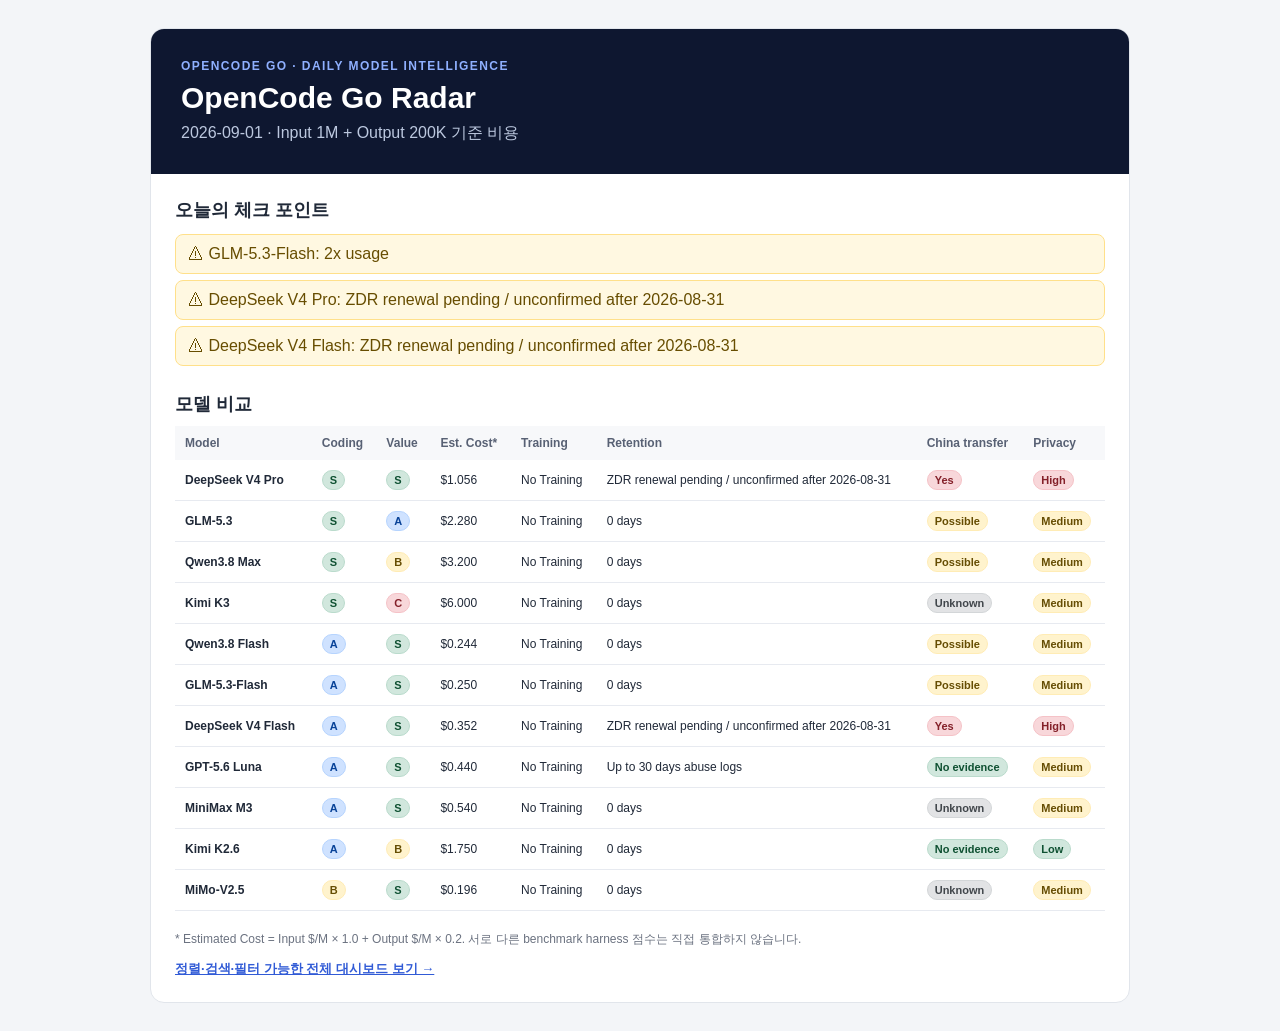
==== reports/email-latest.html @ 1a8f01aa "chore: rebuild email report" ====
<!doctype html>
<html lang="ko"><head><meta charset="utf-8"><meta name="viewport" content="width=device-width,initial-scale=1"><title>OpenCode Go Radar — 2026-09-01</title></head>
<body style="margin:0;background:#f3f5f8;font-family:-apple-system,BlinkMacSystemFont,'Segoe UI',Arial,sans-serif;color:#202938">
<table role="presentation" width="100%" cellspacing="0" cellpadding="0" style="background:#f3f5f8"><tr><td align="center" style="padding:28px 12px">
<table role="presentation" width="100%" cellspacing="0" cellpadding="0" style="max-width:980px;background:white;border:1px solid #e1e5eb;border-radius:14px;overflow:hidden">
<tr><td style="padding:30px;background:#0e1730;color:white"><div style="font-size:12px;letter-spacing:.12em;color:#8fb0ff;font-weight:700">OPENCODE GO · DAILY MODEL INTELLIGENCE</div><h1 style="margin:8px 0 8px;font-size:30px">OpenCode Go Radar</h1><div style="color:#bcc8df">2026-09-01 · Input 1M + Output 200K 기준 비용</div></td></tr>
<tr><td style="padding:24px"><h2 style="margin:0 0 12px;font-size:18px">오늘의 체크 포인트</h2><div style="margin:6px 0;padding:10px 12px;background:#fff8e1;border:1px solid #ffe08a;border-radius:8px;color:#674d00">⚠ GLM-5.3-Flash: 2x usage</div><div style="margin:6px 0;padding:10px 12px;background:#fff8e1;border:1px solid #ffe08a;border-radius:8px;color:#674d00">⚠ DeepSeek V4 Pro: ZDR renewal pending / unconfirmed after 2026-08-31</div><div style="margin:6px 0;padding:10px 12px;background:#fff8e1;border:1px solid #ffe08a;border-radius:8px;color:#674d00">⚠ DeepSeek V4 Flash: ZDR renewal pending / unconfirmed after 2026-08-31</div>
<h2 style="margin:26px 0 10px;font-size:18px">모델 비교</h2>
<div style="overflow-x:auto"><table width="100%" cellspacing="0" cellpadding="0" style="border-collapse:collapse;font-size:12px;min-width:780px"><thead><tr style="background:#f7f8fa;color:#586174"><th align="left" style="padding:10px">Model</th><th align="left" style="padding:10px">Coding</th><th align="left" style="padding:10px">Value</th><th align="left" style="padding:10px">Est. Cost*</th><th align="left" style="padding:10px">Training</th><th align="left" style="padding:10px">Retention</th><th align="left" style="padding:10px">China transfer</th><th align="left" style="padding:10px">Privacy</th></tr></thead><tbody>
        <tr>
          <td style="padding:10px;border-bottom:1px solid #e7eaf0;font-weight:700">DeepSeek V4 Pro</td>
          <td style="padding:10px;border-bottom:1px solid #e7eaf0"><span style="display:inline-block;padding:3px 7px;border-radius:999px;background:#d1e7dd;color:#0f5132;border:1px solid #badbcc;font-size:11px;font-weight:700;white-space:nowrap">S</span></td>
          <td style="padding:10px;border-bottom:1px solid #e7eaf0"><span style="display:inline-block;padding:3px 7px;border-radius:999px;background:#d1e7dd;color:#0f5132;border:1px solid #badbcc;font-size:11px;font-weight:700;white-space:nowrap">S</span></td>
          <td style="padding:10px;border-bottom:1px solid #e7eaf0;white-space:nowrap">$1.056</td>
          <td style="padding:10px;border-bottom:1px solid #e7eaf0">No Training</td>
          <td style="padding:10px;border-bottom:1px solid #e7eaf0">ZDR renewal pending / unconfirmed after 2026-08-31</td>
          <td style="padding:10px;border-bottom:1px solid #e7eaf0"><span style="display:inline-block;padding:3px 7px;border-radius:999px;background:#f8d7da;color:#842029;border:1px solid #f5c2c7;font-size:11px;font-weight:700;white-space:nowrap">Yes</span></td>
          <td style="padding:10px;border-bottom:1px solid #e7eaf0"><span style="display:inline-block;padding:3px 7px;border-radius:999px;background:#f8d7da;color:#842029;border:1px solid #f5c2c7;font-size:11px;font-weight:700;white-space:nowrap">High</span></td>
        </tr>
        <tr>
          <td style="padding:10px;border-bottom:1px solid #e7eaf0;font-weight:700">GLM-5.3</td>
          <td style="padding:10px;border-bottom:1px solid #e7eaf0"><span style="display:inline-block;padding:3px 7px;border-radius:999px;background:#d1e7dd;color:#0f5132;border:1px solid #badbcc;font-size:11px;font-weight:700;white-space:nowrap">S</span></td>
          <td style="padding:10px;border-bottom:1px solid #e7eaf0"><span style="display:inline-block;padding:3px 7px;border-radius:999px;background:#cfe2ff;color:#084298;border:1px solid #b6d4fe;font-size:11px;font-weight:700;white-space:nowrap">A</span></td>
          <td style="padding:10px;border-bottom:1px solid #e7eaf0;white-space:nowrap">$2.280</td>
          <td style="padding:10px;border-bottom:1px solid #e7eaf0">No Training</td>
          <td style="padding:10px;border-bottom:1px solid #e7eaf0">0 days</td>
          <td style="padding:10px;border-bottom:1px solid #e7eaf0"><span style="display:inline-block;padding:3px 7px;border-radius:999px;background:#fff3cd;color:#664d03;border:1px solid #ffecb5;font-size:11px;font-weight:700;white-space:nowrap">Possible</span></td>
          <td style="padding:10px;border-bottom:1px solid #e7eaf0"><span style="display:inline-block;padding:3px 7px;border-radius:999px;background:#fff3cd;color:#664d03;border:1px solid #ffecb5;font-size:11px;font-weight:700;white-space:nowrap">Medium</span></td>
        </tr>
        <tr>
          <td style="padding:10px;border-bottom:1px solid #e7eaf0;font-weight:700">Qwen3.8 Max</td>
          <td style="padding:10px;border-bottom:1px solid #e7eaf0"><span style="display:inline-block;padding:3px 7px;border-radius:999px;background:#d1e7dd;color:#0f5132;border:1px solid #badbcc;font-size:11px;font-weight:700;white-space:nowrap">S</span></td>
          <td style="padding:10px;border-bottom:1px solid #e7eaf0"><span style="display:inline-block;padding:3px 7px;border-radius:999px;background:#fff3cd;color:#664d03;border:1px solid #ffecb5;font-size:11px;font-weight:700;white-space:nowrap">B</span></td>
          <td style="padding:10px;border-bottom:1px solid #e7eaf0;white-space:nowrap">$3.200</td>
          <td style="padding:10px;border-bottom:1px solid #e7eaf0">No Training</td>
          <td style="padding:10px;border-bottom:1px solid #e7eaf0">0 days</td>
          <td style="padding:10px;border-bottom:1px solid #e7eaf0"><span style="display:inline-block;padding:3px 7px;border-radius:999px;background:#fff3cd;color:#664d03;border:1px solid #ffecb5;font-size:11px;font-weight:700;white-space:nowrap">Possible</span></td>
          <td style="padding:10px;border-bottom:1px solid #e7eaf0"><span style="display:inline-block;padding:3px 7px;border-radius:999px;background:#fff3cd;color:#664d03;border:1px solid #ffecb5;font-size:11px;font-weight:700;white-space:nowrap">Medium</span></td>
        </tr>
        <tr>
          <td style="padding:10px;border-bottom:1px solid #e7eaf0;font-weight:700">Kimi K3</td>
          <td style="padding:10px;border-bottom:1px solid #e7eaf0"><span style="display:inline-block;padding:3px 7px;border-radius:999px;background:#d1e7dd;color:#0f5132;border:1px solid #badbcc;font-size:11px;font-weight:700;white-space:nowrap">S</span></td>
          <td style="padding:10px;border-bottom:1px solid #e7eaf0"><span style="display:inline-block;padding:3px 7px;border-radius:999px;background:#f8d7da;color:#842029;border:1px solid #f5c2c7;font-size:11px;font-weight:700;white-space:nowrap">C</span></td>
          <td style="padding:10px;border-bottom:1px solid #e7eaf0;white-space:nowrap">$6.000</td>
          <td style="padding:10px;border-bottom:1px solid #e7eaf0">No Training</td>
          <td style="padding:10px;border-bottom:1px solid #e7eaf0">0 days</td>
          <td style="padding:10px;border-bottom:1px solid #e7eaf0"><span style="display:inline-block;padding:3px 7px;border-radius:999px;background:#e2e3e5;color:#41464b;border:1px solid #d3d6d8;font-size:11px;font-weight:700;white-space:nowrap">Unknown</span></td>
          <td style="padding:10px;border-bottom:1px solid #e7eaf0"><span style="display:inline-block;padding:3px 7px;border-radius:999px;background:#fff3cd;color:#664d03;border:1px solid #ffecb5;font-size:11px;font-weight:700;white-space:nowrap">Medium</span></td>
        </tr>
        <tr>
          <td style="padding:10px;border-bottom:1px solid #e7eaf0;font-weight:700">Qwen3.8 Flash</td>
          <td style="padding:10px;border-bottom:1px solid #e7eaf0"><span style="display:inline-block;padding:3px 7px;border-radius:999px;background:#cfe2ff;color:#084298;border:1px solid #b6d4fe;font-size:11px;font-weight:700;white-space:nowrap">A</span></td>
          <td style="padding:10px;border-bottom:1px solid #e7eaf0"><span style="display:inline-block;padding:3px 7px;border-radius:999px;background:#d1e7dd;color:#0f5132;border:1px solid #badbcc;font-size:11px;font-weight:700;white-space:nowrap">S</span></td>
          <td style="padding:10px;border-bottom:1px solid #e7eaf0;white-space:nowrap">$0.244</td>
          <td style="padding:10px;border-bottom:1px solid #e7eaf0">No Training</td>
          <td style="padding:10px;border-bottom:1px solid #e7eaf0">0 days</td>
          <td style="padding:10px;border-bottom:1px solid #e7eaf0"><span style="display:inline-block;padding:3px 7px;border-radius:999px;background:#fff3cd;color:#664d03;border:1px solid #ffecb5;font-size:11px;font-weight:700;white-space:nowrap">Possible</span></td>
          <td style="padding:10px;border-bottom:1px solid #e7eaf0"><span style="display:inline-block;padding:3px 7px;border-radius:999px;background:#fff3cd;color:#664d03;border:1px solid #ffecb5;font-size:11px;font-weight:700;white-space:nowrap">Medium</span></td>
        </tr>
        <tr>
          <td style="padding:10px;border-bottom:1px solid #e7eaf0;font-weight:700">GLM-5.3-Flash</td>
          <td style="padding:10px;border-bottom:1px solid #e7eaf0"><span style="display:inline-block;padding:3px 7px;border-radius:999px;background:#cfe2ff;color:#084298;border:1px solid #b6d4fe;font-size:11px;font-weight:700;white-space:nowrap">A</span></td>
          <td style="padding:10px;border-bottom:1px solid #e7eaf0"><span style="display:inline-block;padding:3px 7px;border-radius:999px;background:#d1e7dd;color:#0f5132;border:1px solid #badbcc;font-size:11px;font-weight:700;white-space:nowrap">S</span></td>
          <td style="padding:10px;border-bottom:1px solid #e7eaf0;white-space:nowrap">$0.250</td>
          <td style="padding:10px;border-bottom:1px solid #e7eaf0">No Training</td>
          <td style="padding:10px;border-bottom:1px solid #e7eaf0">0 days</td>
          <td style="padding:10px;border-bottom:1px solid #e7eaf0"><span style="display:inline-block;padding:3px 7px;border-radius:999px;background:#fff3cd;color:#664d03;border:1px solid #ffecb5;font-size:11px;font-weight:700;white-space:nowrap">Possible</span></td>
          <td style="padding:10px;border-bottom:1px solid #e7eaf0"><span style="display:inline-block;padding:3px 7px;border-radius:999px;background:#fff3cd;color:#664d03;border:1px solid #ffecb5;font-size:11px;font-weight:700;white-space:nowrap">Medium</span></td>
        </tr>
        <tr>
          <td style="padding:10px;border-bottom:1px solid #e7eaf0;font-weight:700">DeepSeek V4 Flash</td>
          <td style="padding:10px;border-bottom:1px solid #e7eaf0"><span style="display:inline-block;padding:3px 7px;border-radius:999px;background:#cfe2ff;color:#084298;border:1px solid #b6d4fe;font-size:11px;font-weight:700;white-space:nowrap">A</span></td>
          <td style="padding:10px;border-bottom:1px solid #e7eaf0"><span style="display:inline-block;padding:3px 7px;border-radius:999px;background:#d1e7dd;color:#0f5132;border:1px solid #badbcc;font-size:11px;font-weight:700;white-space:nowrap">S</span></td>
          <td style="padding:10px;border-bottom:1px solid #e7eaf0;white-space:nowrap">$0.352</td>
          <td style="padding:10px;border-bottom:1px solid #e7eaf0">No Training</td>
          <td style="padding:10px;border-bottom:1px solid #e7eaf0">ZDR renewal pending / unconfirmed after 2026-08-31</td>
          <td style="padding:10px;border-bottom:1px solid #e7eaf0"><span style="display:inline-block;padding:3px 7px;border-radius:999px;background:#f8d7da;color:#842029;border:1px solid #f5c2c7;font-size:11px;font-weight:700;white-space:nowrap">Yes</span></td>
          <td style="padding:10px;border-bottom:1px solid #e7eaf0"><span style="display:inline-block;padding:3px 7px;border-radius:999px;background:#f8d7da;color:#842029;border:1px solid #f5c2c7;font-size:11px;font-weight:700;white-space:nowrap">High</span></td>
        </tr>
        <tr>
          <td style="padding:10px;border-bottom:1px solid #e7eaf0;font-weight:700">GPT-5.6 Luna</td>
          <td style="padding:10px;border-bottom:1px solid #e7eaf0"><span style="display:inline-block;padding:3px 7px;border-radius:999px;background:#cfe2ff;color:#084298;border:1px solid #b6d4fe;font-size:11px;font-weight:700;white-space:nowrap">A</span></td>
          <td style="padding:10px;border-bottom:1px solid #e7eaf0"><span style="display:inline-block;padding:3px 7px;border-radius:999px;background:#d1e7dd;color:#0f5132;border:1px solid #badbcc;font-size:11px;font-weight:700;white-space:nowrap">S</span></td>
          <td style="padding:10px;border-bottom:1px solid #e7eaf0;white-space:nowrap">$0.440</td>
          <td style="padding:10px;border-bottom:1px solid #e7eaf0">No Training</td>
          <td style="padding:10px;border-bottom:1px solid #e7eaf0">Up to 30 days abuse logs</td>
          <td style="padding:10px;border-bottom:1px solid #e7eaf0"><span style="display:inline-block;padding:3px 7px;border-radius:999px;background:#d1e7dd;color:#0f5132;border:1px solid #badbcc;font-size:11px;font-weight:700;white-space:nowrap">No evidence</span></td>
          <td style="padding:10px;border-bottom:1px solid #e7eaf0"><span style="display:inline-block;padding:3px 7px;border-radius:999px;background:#fff3cd;color:#664d03;border:1px solid #ffecb5;font-size:11px;font-weight:700;white-space:nowrap">Medium</span></td>
        </tr>
        <tr>
          <td style="padding:10px;border-bottom:1px solid #e7eaf0;font-weight:700">MiniMax M3</td>
          <td style="padding:10px;border-bottom:1px solid #e7eaf0"><span style="display:inline-block;padding:3px 7px;border-radius:999px;background:#cfe2ff;color:#084298;border:1px solid #b6d4fe;font-size:11px;font-weight:700;white-space:nowrap">A</span></td>
          <td style="padding:10px;border-bottom:1px solid #e7eaf0"><span style="display:inline-block;padding:3px 7px;border-radius:999px;background:#d1e7dd;color:#0f5132;border:1px solid #badbcc;font-size:11px;font-weight:700;white-space:nowrap">S</span></td>
          <td style="padding:10px;border-bottom:1px solid #e7eaf0;white-space:nowrap">$0.540</td>
          <td style="padding:10px;border-bottom:1px solid #e7eaf0">No Training</td>
          <td style="padding:10px;border-bottom:1px solid #e7eaf0">0 days</td>
          <td style="padding:10px;border-bottom:1px solid #e7eaf0"><span style="display:inline-block;padding:3px 7px;border-radius:999px;background:#e2e3e5;color:#41464b;border:1px solid #d3d6d8;font-size:11px;font-weight:700;white-space:nowrap">Unknown</span></td>
          <td style="padding:10px;border-bottom:1px solid #e7eaf0"><span style="display:inline-block;padding:3px 7px;border-radius:999px;background:#fff3cd;color:#664d03;border:1px solid #ffecb5;font-size:11px;font-weight:700;white-space:nowrap">Medium</span></td>
        </tr>
        <tr>
          <td style="padding:10px;border-bottom:1px solid #e7eaf0;font-weight:700">Kimi K2.6</td>
          <td style="padding:10px;border-bottom:1px solid #e7eaf0"><span style="display:inline-block;padding:3px 7px;border-radius:999px;background:#cfe2ff;color:#084298;border:1px solid #b6d4fe;font-size:11px;font-weight:700;white-space:nowrap">A</span></td>
          <td style="padding:10px;border-bottom:1px solid #e7eaf0"><span style="display:inline-block;padding:3px 7px;border-radius:999px;background:#fff3cd;color:#664d03;border:1px solid #ffecb5;font-size:11px;font-weight:700;white-space:nowrap">B</span></td>
          <td style="padding:10px;border-bottom:1px solid #e7eaf0;white-space:nowrap">$1.750</td>
          <td style="padding:10px;border-bottom:1px solid #e7eaf0">No Training</td>
          <td style="padding:10px;border-bottom:1px solid #e7eaf0">0 days</td>
          <td style="padding:10px;border-bottom:1px solid #e7eaf0"><span style="display:inline-block;padding:3px 7px;border-radius:999px;background:#d1e7dd;color:#0f5132;border:1px solid #badbcc;font-size:11px;font-weight:700;white-space:nowrap">No evidence</span></td>
          <td style="padding:10px;border-bottom:1px solid #e7eaf0"><span style="display:inline-block;padding:3px 7px;border-radius:999px;background:#d1e7dd;color:#0f5132;border:1px solid #badbcc;font-size:11px;font-weight:700;white-space:nowrap">Low</span></td>
        </tr>
        <tr>
          <td style="padding:10px;border-bottom:1px solid #e7eaf0;font-weight:700">MiMo-V2.5</td>
          <td style="padding:10px;border-bottom:1px solid #e7eaf0"><span style="display:inline-block;padding:3px 7px;border-radius:999px;background:#fff3cd;color:#664d03;border:1px solid #ffecb5;font-size:11px;font-weight:700;white-space:nowrap">B</span></td>
          <td style="padding:10px;border-bottom:1px solid #e7eaf0"><span style="display:inline-block;padding:3px 7px;border-radius:999px;background:#d1e7dd;color:#0f5132;border:1px solid #badbcc;font-size:11px;font-weight:700;white-space:nowrap">S</span></td>
          <td style="padding:10px;border-bottom:1px solid #e7eaf0;white-space:nowrap">$0.196</td>
          <td style="padding:10px;border-bottom:1px solid #e7eaf0">No Training</td>
          <td style="padding:10px;border-bottom:1px solid #e7eaf0">0 days</td>
          <td style="padding:10px;border-bottom:1px solid #e7eaf0"><span style="display:inline-block;padding:3px 7px;border-radius:999px;background:#e2e3e5;color:#41464b;border:1px solid #d3d6d8;font-size:11px;font-weight:700;white-space:nowrap">Unknown</span></td>
          <td style="padding:10px;border-bottom:1px solid #e7eaf0"><span style="display:inline-block;padding:3px 7px;border-radius:999px;background:#fff3cd;color:#664d03;border:1px solid #ffecb5;font-size:11px;font-weight:700;white-space:nowrap">Medium</span></td>
        </tr></tbody></table></div>
<p style="margin:20px 0 0;color:#6b7280;font-size:12px">* Estimated Cost = Input $/M × 1.0 + Output $/M × 0.2. 서로 다른 benchmark harness 점수는 직접 통합하지 않습니다.</p>
<p style="margin:12px 0 0;font-size:13px"><a href="https://easthelper.github.io/opencode-go-radar/" style="color:#315bd6;font-weight:700">정렬·검색·필터 가능한 전체 대시보드 보기 →</a></p>
</td></tr></table></td></tr></table></body></html>
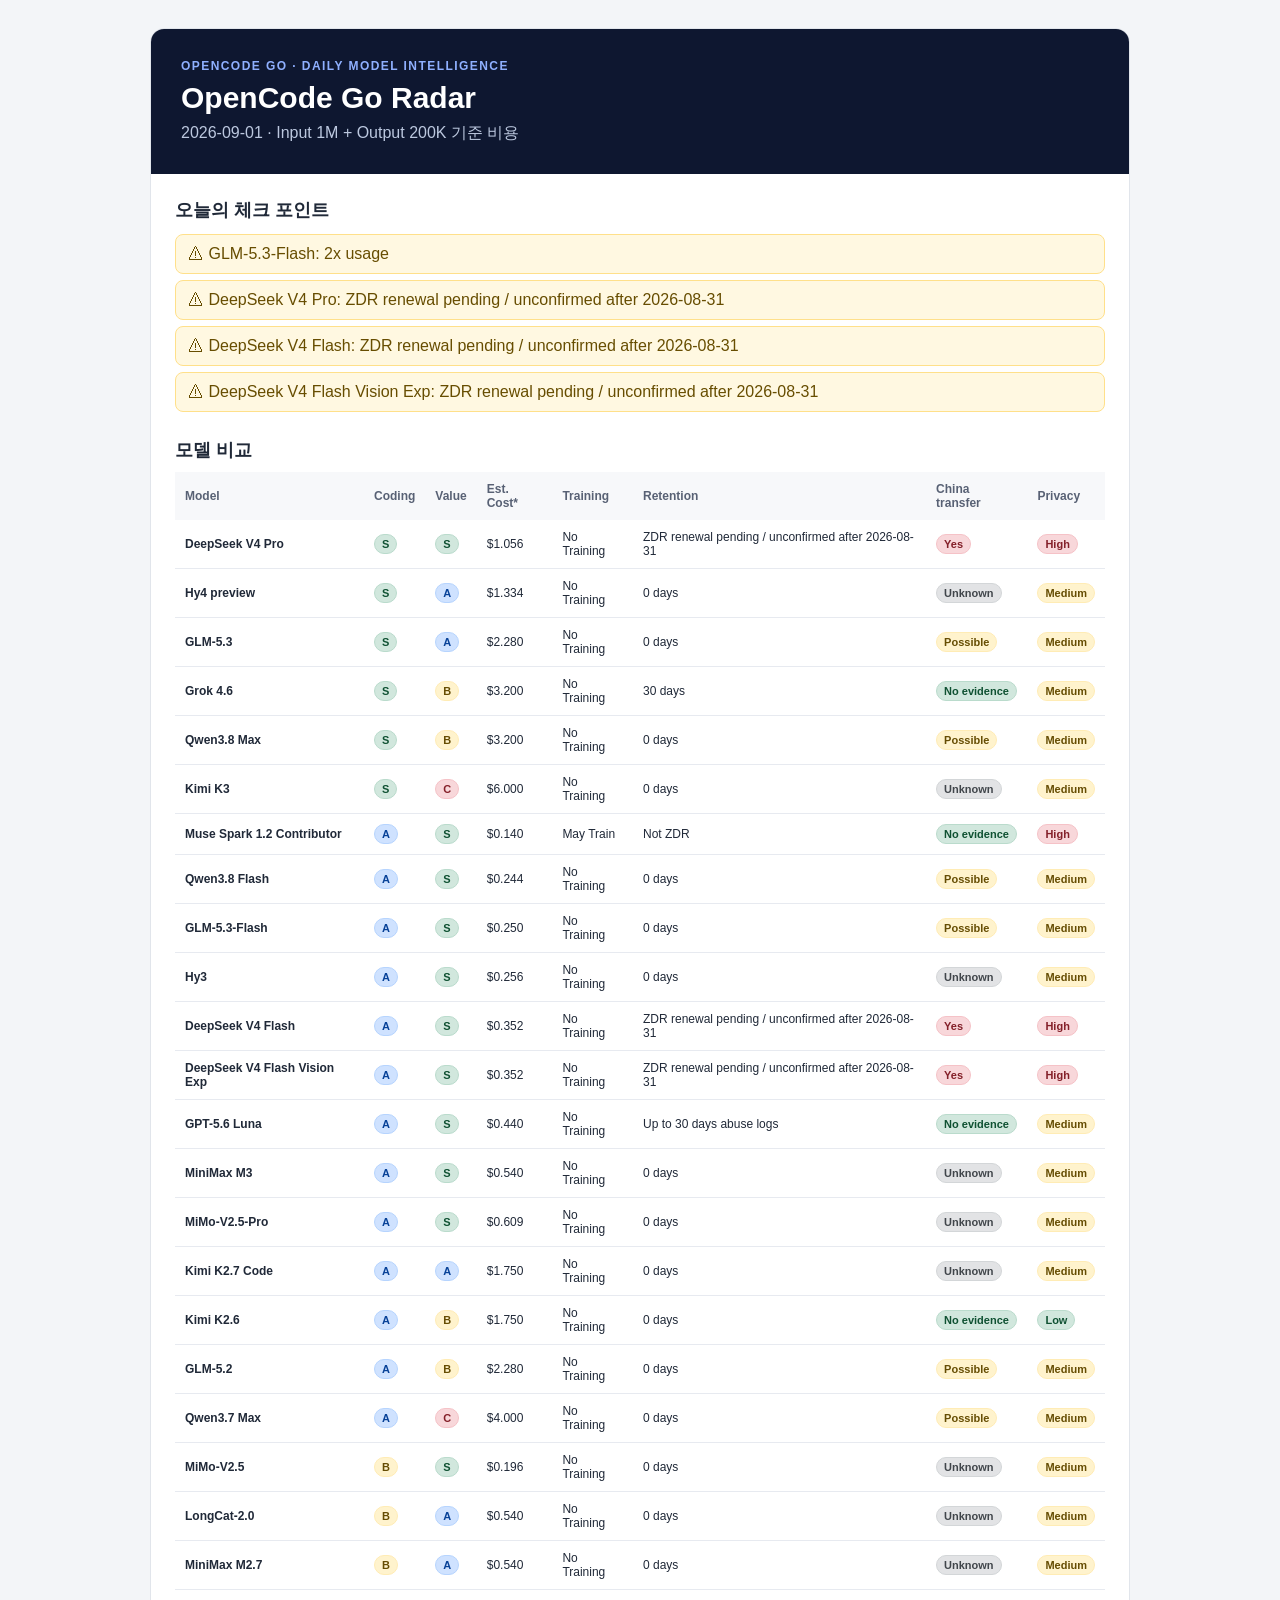
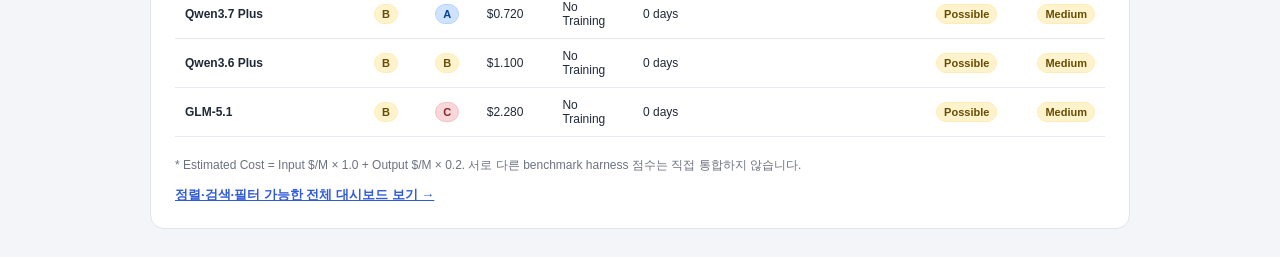
==== commit 813734a5: "chore: rebuild email report" ====
--- a/reports/email-latest.html
+++ b/reports/email-latest.html
@@ -4,7 +4,7 @@
 <table role="presentation" width="100%" cellspacing="0" cellpadding="0" style="background:#f3f5f8"><tr><td align="center" style="padding:28px 12px">
 <table role="presentation" width="100%" cellspacing="0" cellpadding="0" style="max-width:980px;background:white;border:1px solid #e1e5eb;border-radius:14px;overflow:hidden">
 <tr><td style="padding:30px;background:#0e1730;color:white"><div style="font-size:12px;letter-spacing:.12em;color:#8fb0ff;font-weight:700">OPENCODE GO · DAILY MODEL INTELLIGENCE</div><h1 style="margin:8px 0 8px;font-size:30px">OpenCode Go Radar</h1><div style="color:#bcc8df">2026-09-01 · Input 1M + Output 200K 기준 비용</div></td></tr>
-<tr><td style="padding:24px"><h2 style="margin:0 0 12px;font-size:18px">오늘의 체크 포인트</h2><div style="margin:6px 0;padding:10px 12px;background:#fff8e1;border:1px solid #ffe08a;border-radius:8px;color:#674d00">⚠ GLM-5.3-Flash: 2x usage</div><div style="margin:6px 0;padding:10px 12px;background:#fff8e1;border:1px solid #ffe08a;border-radius:8px;color:#674d00">⚠ DeepSeek V4 Pro: ZDR renewal pending / unconfirmed after 2026-08-31</div><div style="margin:6px 0;padding:10px 12px;background:#fff8e1;border:1px solid #ffe08a;border-radius:8px;color:#674d00">⚠ DeepSeek V4 Flash: ZDR renewal pending / unconfirmed after 2026-08-31</div>
+<tr><td style="padding:24px"><h2 style="margin:0 0 12px;font-size:18px">오늘의 체크 포인트</h2><div style="margin:6px 0;padding:10px 12px;background:#fff8e1;border:1px solid #ffe08a;border-radius:8px;color:#674d00">⚠ GLM-5.3-Flash: 2x usage</div><div style="margin:6px 0;padding:10px 12px;background:#fff8e1;border:1px solid #ffe08a;border-radius:8px;color:#674d00">⚠ DeepSeek V4 Pro: ZDR renewal pending / unconfirmed after 2026-08-31</div><div style="margin:6px 0;padding:10px 12px;background:#fff8e1;border:1px solid #ffe08a;border-radius:8px;color:#674d00">⚠ DeepSeek V4 Flash: ZDR renewal pending / unconfirmed after 2026-08-31</div><div style="margin:6px 0;padding:10px 12px;background:#fff8e1;border:1px solid #ffe08a;border-radius:8px;color:#674d00">⚠ DeepSeek V4 Flash Vision Exp: ZDR renewal pending / unconfirmed after 2026-08-31</div>
 <h2 style="margin:26px 0 10px;font-size:18px">모델 비교</h2>
 <div style="overflow-x:auto"><table width="100%" cellspacing="0" cellpadding="0" style="border-collapse:collapse;font-size:12px;min-width:780px"><thead><tr style="background:#f7f8fa;color:#586174"><th align="left" style="padding:10px">Model</th><th align="left" style="padding:10px">Coding</th><th align="left" style="padding:10px">Value</th><th align="left" style="padding:10px">Est. Cost*</th><th align="left" style="padding:10px">Training</th><th align="left" style="padding:10px">Retention</th><th align="left" style="padding:10px">China transfer</th><th align="left" style="padding:10px">Privacy</th></tr></thead><tbody>
         <tr>
@@ -18,6 +18,16 @@
           <td style="padding:10px;border-bottom:1px solid #e7eaf0"><span style="display:inline-block;padding:3px 7px;border-radius:999px;background:#f8d7da;color:#842029;border:1px solid #f5c2c7;font-size:11px;font-weight:700;white-space:nowrap">High</span></td>
         </tr>
         <tr>
+          <td style="padding:10px;border-bottom:1px solid #e7eaf0;font-weight:700">Hy4 preview</td>
+          <td style="padding:10px;border-bottom:1px solid #e7eaf0"><span style="display:inline-block;padding:3px 7px;border-radius:999px;background:#d1e7dd;color:#0f5132;border:1px solid #badbcc;font-size:11px;font-weight:700;white-space:nowrap">S</span></td>
+          <td style="padding:10px;border-bottom:1px solid #e7eaf0"><span style="display:inline-block;padding:3px 7px;border-radius:999px;background:#cfe2ff;color:#084298;border:1px solid #b6d4fe;font-size:11px;font-weight:700;white-space:nowrap">A</span></td>
+          <td style="padding:10px;border-bottom:1px solid #e7eaf0;white-space:nowrap">$1.334</td>
+          <td style="padding:10px;border-bottom:1px solid #e7eaf0">No Training</td>
+          <td style="padding:10px;border-bottom:1px solid #e7eaf0">0 days</td>
+          <td style="padding:10px;border-bottom:1px solid #e7eaf0"><span style="display:inline-block;padding:3px 7px;border-radius:999px;background:#e2e3e5;color:#41464b;border:1px solid #d3d6d8;font-size:11px;font-weight:700;white-space:nowrap">Unknown</span></td>
+          <td style="padding:10px;border-bottom:1px solid #e7eaf0"><span style="display:inline-block;padding:3px 7px;border-radius:999px;background:#fff3cd;color:#664d03;border:1px solid #ffecb5;font-size:11px;font-weight:700;white-space:nowrap">Medium</span></td>
+        </tr>
+        <tr>
           <td style="padding:10px;border-bottom:1px solid #e7eaf0;font-weight:700">GLM-5.3</td>
           <td style="padding:10px;border-bottom:1px solid #e7eaf0"><span style="display:inline-block;padding:3px 7px;border-radius:999px;background:#d1e7dd;color:#0f5132;border:1px solid #badbcc;font-size:11px;font-weight:700;white-space:nowrap">S</span></td>
           <td style="padding:10px;border-bottom:1px solid #e7eaf0"><span style="display:inline-block;padding:3px 7px;border-radius:999px;background:#cfe2ff;color:#084298;border:1px solid #b6d4fe;font-size:11px;font-weight:700;white-space:nowrap">A</span></td>
@@ -25,6 +35,16 @@
           <td style="padding:10px;border-bottom:1px solid #e7eaf0">No Training</td>
           <td style="padding:10px;border-bottom:1px solid #e7eaf0">0 days</td>
           <td style="padding:10px;border-bottom:1px solid #e7eaf0"><span style="display:inline-block;padding:3px 7px;border-radius:999px;background:#fff3cd;color:#664d03;border:1px solid #ffecb5;font-size:11px;font-weight:700;white-space:nowrap">Possible</span></td>
+          <td style="padding:10px;border-bottom:1px solid #e7eaf0"><span style="display:inline-block;padding:3px 7px;border-radius:999px;background:#fff3cd;color:#664d03;border:1px solid #ffecb5;font-size:11px;font-weight:700;white-space:nowrap">Medium</span></td>
+        </tr>
+        <tr>
+          <td style="padding:10px;border-bottom:1px solid #e7eaf0;font-weight:700">Grok 4.6</td>
+          <td style="padding:10px;border-bottom:1px solid #e7eaf0"><span style="display:inline-block;padding:3px 7px;border-radius:999px;background:#d1e7dd;color:#0f5132;border:1px solid #badbcc;font-size:11px;font-weight:700;white-space:nowrap">S</span></td>
+          <td style="padding:10px;border-bottom:1px solid #e7eaf0"><span style="display:inline-block;padding:3px 7px;border-radius:999px;background:#fff3cd;color:#664d03;border:1px solid #ffecb5;font-size:11px;font-weight:700;white-space:nowrap">B</span></td>
+          <td style="padding:10px;border-bottom:1px solid #e7eaf0;white-space:nowrap">$3.200</td>
+          <td style="padding:10px;border-bottom:1px solid #e7eaf0">No Training</td>
+          <td style="padding:10px;border-bottom:1px solid #e7eaf0">30 days</td>
+          <td style="padding:10px;border-bottom:1px solid #e7eaf0"><span style="display:inline-block;padding:3px 7px;border-radius:999px;background:#d1e7dd;color:#0f5132;border:1px solid #badbcc;font-size:11px;font-weight:700;white-space:nowrap">No evidence</span></td>
           <td style="padding:10px;border-bottom:1px solid #e7eaf0"><span style="display:inline-block;padding:3px 7px;border-radius:999px;background:#fff3cd;color:#664d03;border:1px solid #ffecb5;font-size:11px;font-weight:700;white-space:nowrap">Medium</span></td>
         </tr>
         <tr>
@@ -48,6 +68,16 @@
           <td style="padding:10px;border-bottom:1px solid #e7eaf0"><span style="display:inline-block;padding:3px 7px;border-radius:999px;background:#fff3cd;color:#664d03;border:1px solid #ffecb5;font-size:11px;font-weight:700;white-space:nowrap">Medium</span></td>
         </tr>
         <tr>
+          <td style="padding:10px;border-bottom:1px solid #e7eaf0;font-weight:700">Muse Spark 1.2 Contributor</td>
+          <td style="padding:10px;border-bottom:1px solid #e7eaf0"><span style="display:inline-block;padding:3px 7px;border-radius:999px;background:#cfe2ff;color:#084298;border:1px solid #b6d4fe;font-size:11px;font-weight:700;white-space:nowrap">A</span></td>
+          <td style="padding:10px;border-bottom:1px solid #e7eaf0"><span style="display:inline-block;padding:3px 7px;border-radius:999px;background:#d1e7dd;color:#0f5132;border:1px solid #badbcc;font-size:11px;font-weight:700;white-space:nowrap">S</span></td>
+          <td style="padding:10px;border-bottom:1px solid #e7eaf0;white-space:nowrap">$0.140</td>
+          <td style="padding:10px;border-bottom:1px solid #e7eaf0">May Train</td>
+          <td style="padding:10px;border-bottom:1px solid #e7eaf0">Not ZDR</td>
+          <td style="padding:10px;border-bottom:1px solid #e7eaf0"><span style="display:inline-block;padding:3px 7px;border-radius:999px;background:#d1e7dd;color:#0f5132;border:1px solid #badbcc;font-size:11px;font-weight:700;white-space:nowrap">No evidence</span></td>
+          <td style="padding:10px;border-bottom:1px solid #e7eaf0"><span style="display:inline-block;padding:3px 7px;border-radius:999px;background:#f8d7da;color:#842029;border:1px solid #f5c2c7;font-size:11px;font-weight:700;white-space:nowrap">High</span></td>
+        </tr>
+        <tr>
           <td style="padding:10px;border-bottom:1px solid #e7eaf0;font-weight:700">Qwen3.8 Flash</td>
           <td style="padding:10px;border-bottom:1px solid #e7eaf0"><span style="display:inline-block;padding:3px 7px;border-radius:999px;background:#cfe2ff;color:#084298;border:1px solid #b6d4fe;font-size:11px;font-weight:700;white-space:nowrap">A</span></td>
           <td style="padding:10px;border-bottom:1px solid #e7eaf0"><span style="display:inline-block;padding:3px 7px;border-radius:999px;background:#d1e7dd;color:#0f5132;border:1px solid #badbcc;font-size:11px;font-weight:700;white-space:nowrap">S</span></td>
@@ -65,6 +95,16 @@
           <td style="padding:10px;border-bottom:1px solid #e7eaf0">No Training</td>
           <td style="padding:10px;border-bottom:1px solid #e7eaf0">0 days</td>
           <td style="padding:10px;border-bottom:1px solid #e7eaf0"><span style="display:inline-block;padding:3px 7px;border-radius:999px;background:#fff3cd;color:#664d03;border:1px solid #ffecb5;font-size:11px;font-weight:700;white-space:nowrap">Possible</span></td>
+          <td style="padding:10px;border-bottom:1px solid #e7eaf0"><span style="display:inline-block;padding:3px 7px;border-radius:999px;background:#fff3cd;color:#664d03;border:1px solid #ffecb5;font-size:11px;font-weight:700;white-space:nowrap">Medium</span></td>
+        </tr>
+        <tr>
+          <td style="padding:10px;border-bottom:1px solid #e7eaf0;font-weight:700">Hy3</td>
+          <td style="padding:10px;border-bottom:1px solid #e7eaf0"><span style="display:inline-block;padding:3px 7px;border-radius:999px;background:#cfe2ff;color:#084298;border:1px solid #b6d4fe;font-size:11px;font-weight:700;white-space:nowrap">A</span></td>
+          <td style="padding:10px;border-bottom:1px solid #e7eaf0"><span style="display:inline-block;padding:3px 7px;border-radius:999px;background:#d1e7dd;color:#0f5132;border:1px solid #badbcc;font-size:11px;font-weight:700;white-space:nowrap">S</span></td>
+          <td style="padding:10px;border-bottom:1px solid #e7eaf0;white-space:nowrap">$0.256</td>
+          <td style="padding:10px;border-bottom:1px solid #e7eaf0">No Training</td>
+          <td style="padding:10px;border-bottom:1px solid #e7eaf0">0 days</td>
+          <td style="padding:10px;border-bottom:1px solid #e7eaf0"><span style="display:inline-block;padding:3px 7px;border-radius:999px;background:#e2e3e5;color:#41464b;border:1px solid #d3d6d8;font-size:11px;font-weight:700;white-space:nowrap">Unknown</span></td>
           <td style="padding:10px;border-bottom:1px solid #e7eaf0"><span style="display:inline-block;padding:3px 7px;border-radius:999px;background:#fff3cd;color:#664d03;border:1px solid #ffecb5;font-size:11px;font-weight:700;white-space:nowrap">Medium</span></td>
         </tr>
         <tr>
@@ -78,6 +118,16 @@
           <td style="padding:10px;border-bottom:1px solid #e7eaf0"><span style="display:inline-block;padding:3px 7px;border-radius:999px;background:#f8d7da;color:#842029;border:1px solid #f5c2c7;font-size:11px;font-weight:700;white-space:nowrap">High</span></td>
         </tr>
         <tr>
+          <td style="padding:10px;border-bottom:1px solid #e7eaf0;font-weight:700">DeepSeek V4 Flash Vision Exp</td>
+          <td style="padding:10px;border-bottom:1px solid #e7eaf0"><span style="display:inline-block;padding:3px 7px;border-radius:999px;background:#cfe2ff;color:#084298;border:1px solid #b6d4fe;font-size:11px;font-weight:700;white-space:nowrap">A</span></td>
+          <td style="padding:10px;border-bottom:1px solid #e7eaf0"><span style="display:inline-block;padding:3px 7px;border-radius:999px;background:#d1e7dd;color:#0f5132;border:1px solid #badbcc;font-size:11px;font-weight:700;white-space:nowrap">S</span></td>
+          <td style="padding:10px;border-bottom:1px solid #e7eaf0;white-space:nowrap">$0.352</td>
+          <td style="padding:10px;border-bottom:1px solid #e7eaf0">No Training</td>
+          <td style="padding:10px;border-bottom:1px solid #e7eaf0">ZDR renewal pending / unconfirmed after 2026-08-31</td>
+          <td style="padding:10px;border-bottom:1px solid #e7eaf0"><span style="display:inline-block;padding:3px 7px;border-radius:999px;background:#f8d7da;color:#842029;border:1px solid #f5c2c7;font-size:11px;font-weight:700;white-space:nowrap">Yes</span></td>
+          <td style="padding:10px;border-bottom:1px solid #e7eaf0"><span style="display:inline-block;padding:3px 7px;border-radius:999px;background:#f8d7da;color:#842029;border:1px solid #f5c2c7;font-size:11px;font-weight:700;white-space:nowrap">High</span></td>
+        </tr>
+        <tr>
           <td style="padding:10px;border-bottom:1px solid #e7eaf0;font-weight:700">GPT-5.6 Luna</td>
           <td style="padding:10px;border-bottom:1px solid #e7eaf0"><span style="display:inline-block;padding:3px 7px;border-radius:999px;background:#cfe2ff;color:#084298;border:1px solid #b6d4fe;font-size:11px;font-weight:700;white-space:nowrap">A</span></td>
           <td style="padding:10px;border-bottom:1px solid #e7eaf0"><span style="display:inline-block;padding:3px 7px;border-radius:999px;background:#d1e7dd;color:#0f5132;border:1px solid #badbcc;font-size:11px;font-weight:700;white-space:nowrap">S</span></td>
@@ -98,6 +148,26 @@
           <td style="padding:10px;border-bottom:1px solid #e7eaf0"><span style="display:inline-block;padding:3px 7px;border-radius:999px;background:#fff3cd;color:#664d03;border:1px solid #ffecb5;font-size:11px;font-weight:700;white-space:nowrap">Medium</span></td>
         </tr>
         <tr>
+          <td style="padding:10px;border-bottom:1px solid #e7eaf0;font-weight:700">MiMo-V2.5-Pro</td>
+          <td style="padding:10px;border-bottom:1px solid #e7eaf0"><span style="display:inline-block;padding:3px 7px;border-radius:999px;background:#cfe2ff;color:#084298;border:1px solid #b6d4fe;font-size:11px;font-weight:700;white-space:nowrap">A</span></td>
+          <td style="padding:10px;border-bottom:1px solid #e7eaf0"><span style="display:inline-block;padding:3px 7px;border-radius:999px;background:#d1e7dd;color:#0f5132;border:1px solid #badbcc;font-size:11px;font-weight:700;white-space:nowrap">S</span></td>
+          <td style="padding:10px;border-bottom:1px solid #e7eaf0;white-space:nowrap">$0.609</td>
+          <td style="padding:10px;border-bottom:1px solid #e7eaf0">No Training</td>
+          <td style="padding:10px;border-bottom:1px solid #e7eaf0">0 days</td>
+          <td style="padding:10px;border-bottom:1px solid #e7eaf0"><span style="display:inline-block;padding:3px 7px;border-radius:999px;background:#e2e3e5;color:#41464b;border:1px solid #d3d6d8;font-size:11px;font-weight:700;white-space:nowrap">Unknown</span></td>
+          <td style="padding:10px;border-bottom:1px solid #e7eaf0"><span style="display:inline-block;padding:3px 7px;border-radius:999px;background:#fff3cd;color:#664d03;border:1px solid #ffecb5;font-size:11px;font-weight:700;white-space:nowrap">Medium</span></td>
+        </tr>
+        <tr>
+          <td style="padding:10px;border-bottom:1px solid #e7eaf0;font-weight:700">Kimi K2.7 Code</td>
+          <td style="padding:10px;border-bottom:1px solid #e7eaf0"><span style="display:inline-block;padding:3px 7px;border-radius:999px;background:#cfe2ff;color:#084298;border:1px solid #b6d4fe;font-size:11px;font-weight:700;white-space:nowrap">A</span></td>
+          <td style="padding:10px;border-bottom:1px solid #e7eaf0"><span style="display:inline-block;padding:3px 7px;border-radius:999px;background:#cfe2ff;color:#084298;border:1px solid #b6d4fe;font-size:11px;font-weight:700;white-space:nowrap">A</span></td>
+          <td style="padding:10px;border-bottom:1px solid #e7eaf0;white-space:nowrap">$1.750</td>
+          <td style="padding:10px;border-bottom:1px solid #e7eaf0">No Training</td>
+          <td style="padding:10px;border-bottom:1px solid #e7eaf0">0 days</td>
+          <td style="padding:10px;border-bottom:1px solid #e7eaf0"><span style="display:inline-block;padding:3px 7px;border-radius:999px;background:#e2e3e5;color:#41464b;border:1px solid #d3d6d8;font-size:11px;font-weight:700;white-space:nowrap">Unknown</span></td>
+          <td style="padding:10px;border-bottom:1px solid #e7eaf0"><span style="display:inline-block;padding:3px 7px;border-radius:999px;background:#fff3cd;color:#664d03;border:1px solid #ffecb5;font-size:11px;font-weight:700;white-space:nowrap">Medium</span></td>
+        </tr>
+        <tr>
           <td style="padding:10px;border-bottom:1px solid #e7eaf0;font-weight:700">Kimi K2.6</td>
           <td style="padding:10px;border-bottom:1px solid #e7eaf0"><span style="display:inline-block;padding:3px 7px;border-radius:999px;background:#cfe2ff;color:#084298;border:1px solid #b6d4fe;font-size:11px;font-weight:700;white-space:nowrap">A</span></td>
           <td style="padding:10px;border-bottom:1px solid #e7eaf0"><span style="display:inline-block;padding:3px 7px;border-radius:999px;background:#fff3cd;color:#664d03;border:1px solid #ffecb5;font-size:11px;font-weight:700;white-space:nowrap">B</span></td>
@@ -108,6 +178,26 @@
           <td style="padding:10px;border-bottom:1px solid #e7eaf0"><span style="display:inline-block;padding:3px 7px;border-radius:999px;background:#d1e7dd;color:#0f5132;border:1px solid #badbcc;font-size:11px;font-weight:700;white-space:nowrap">Low</span></td>
         </tr>
         <tr>
+          <td style="padding:10px;border-bottom:1px solid #e7eaf0;font-weight:700">GLM-5.2</td>
+          <td style="padding:10px;border-bottom:1px solid #e7eaf0"><span style="display:inline-block;padding:3px 7px;border-radius:999px;background:#cfe2ff;color:#084298;border:1px solid #b6d4fe;font-size:11px;font-weight:700;white-space:nowrap">A</span></td>
+          <td style="padding:10px;border-bottom:1px solid #e7eaf0"><span style="display:inline-block;padding:3px 7px;border-radius:999px;background:#fff3cd;color:#664d03;border:1px solid #ffecb5;font-size:11px;font-weight:700;white-space:nowrap">B</span></td>
+          <td style="padding:10px;border-bottom:1px solid #e7eaf0;white-space:nowrap">$2.280</td>
+          <td style="padding:10px;border-bottom:1px solid #e7eaf0">No Training</td>
+          <td style="padding:10px;border-bottom:1px solid #e7eaf0">0 days</td>
+          <td style="padding:10px;border-bottom:1px solid #e7eaf0"><span style="display:inline-block;padding:3px 7px;border-radius:999px;background:#fff3cd;color:#664d03;border:1px solid #ffecb5;font-size:11px;font-weight:700;white-space:nowrap">Possible</span></td>
+          <td style="padding:10px;border-bottom:1px solid #e7eaf0"><span style="display:inline-block;padding:3px 7px;border-radius:999px;background:#fff3cd;color:#664d03;border:1px solid #ffecb5;font-size:11px;font-weight:700;white-space:nowrap">Medium</span></td>
+        </tr>
+        <tr>
+          <td style="padding:10px;border-bottom:1px solid #e7eaf0;font-weight:700">Qwen3.7 Max</td>
+          <td style="padding:10px;border-bottom:1px solid #e7eaf0"><span style="display:inline-block;padding:3px 7px;border-radius:999px;background:#cfe2ff;color:#084298;border:1px solid #b6d4fe;font-size:11px;font-weight:700;white-space:nowrap">A</span></td>
+          <td style="padding:10px;border-bottom:1px solid #e7eaf0"><span style="display:inline-block;padding:3px 7px;border-radius:999px;background:#f8d7da;color:#842029;border:1px solid #f5c2c7;font-size:11px;font-weight:700;white-space:nowrap">C</span></td>
+          <td style="padding:10px;border-bottom:1px solid #e7eaf0;white-space:nowrap">$4.000</td>
+          <td style="padding:10px;border-bottom:1px solid #e7eaf0">No Training</td>
+          <td style="padding:10px;border-bottom:1px solid #e7eaf0">0 days</td>
+          <td style="padding:10px;border-bottom:1px solid #e7eaf0"><span style="display:inline-block;padding:3px 7px;border-radius:999px;background:#fff3cd;color:#664d03;border:1px solid #ffecb5;font-size:11px;font-weight:700;white-space:nowrap">Possible</span></td>
+          <td style="padding:10px;border-bottom:1px solid #e7eaf0"><span style="display:inline-block;padding:3px 7px;border-radius:999px;background:#fff3cd;color:#664d03;border:1px solid #ffecb5;font-size:11px;font-weight:700;white-space:nowrap">Medium</span></td>
+        </tr>
+        <tr>
           <td style="padding:10px;border-bottom:1px solid #e7eaf0;font-weight:700">MiMo-V2.5</td>
           <td style="padding:10px;border-bottom:1px solid #e7eaf0"><span style="display:inline-block;padding:3px 7px;border-radius:999px;background:#fff3cd;color:#664d03;border:1px solid #ffecb5;font-size:11px;font-weight:700;white-space:nowrap">B</span></td>
           <td style="padding:10px;border-bottom:1px solid #e7eaf0"><span style="display:inline-block;padding:3px 7px;border-radius:999px;background:#d1e7dd;color:#0f5132;border:1px solid #badbcc;font-size:11px;font-weight:700;white-space:nowrap">S</span></td>
@@ -115,6 +205,56 @@
           <td style="padding:10px;border-bottom:1px solid #e7eaf0">No Training</td>
           <td style="padding:10px;border-bottom:1px solid #e7eaf0">0 days</td>
           <td style="padding:10px;border-bottom:1px solid #e7eaf0"><span style="display:inline-block;padding:3px 7px;border-radius:999px;background:#e2e3e5;color:#41464b;border:1px solid #d3d6d8;font-size:11px;font-weight:700;white-space:nowrap">Unknown</span></td>
+          <td style="padding:10px;border-bottom:1px solid #e7eaf0"><span style="display:inline-block;padding:3px 7px;border-radius:999px;background:#fff3cd;color:#664d03;border:1px solid #ffecb5;font-size:11px;font-weight:700;white-space:nowrap">Medium</span></td>
+        </tr>
+        <tr>
+          <td style="padding:10px;border-bottom:1px solid #e7eaf0;font-weight:700">LongCat-2.0</td>
+          <td style="padding:10px;border-bottom:1px solid #e7eaf0"><span style="display:inline-block;padding:3px 7px;border-radius:999px;background:#fff3cd;color:#664d03;border:1px solid #ffecb5;font-size:11px;font-weight:700;white-space:nowrap">B</span></td>
+          <td style="padding:10px;border-bottom:1px solid #e7eaf0"><span style="display:inline-block;padding:3px 7px;border-radius:999px;background:#cfe2ff;color:#084298;border:1px solid #b6d4fe;font-size:11px;font-weight:700;white-space:nowrap">A</span></td>
+          <td style="padding:10px;border-bottom:1px solid #e7eaf0;white-space:nowrap">$0.540</td>
+          <td style="padding:10px;border-bottom:1px solid #e7eaf0">No Training</td>
+          <td style="padding:10px;border-bottom:1px solid #e7eaf0">0 days</td>
+          <td style="padding:10px;border-bottom:1px solid #e7eaf0"><span style="display:inline-block;padding:3px 7px;border-radius:999px;background:#e2e3e5;color:#41464b;border:1px solid #d3d6d8;font-size:11px;font-weight:700;white-space:nowrap">Unknown</span></td>
+          <td style="padding:10px;border-bottom:1px solid #e7eaf0"><span style="display:inline-block;padding:3px 7px;border-radius:999px;background:#fff3cd;color:#664d03;border:1px solid #ffecb5;font-size:11px;font-weight:700;white-space:nowrap">Medium</span></td>
+        </tr>
+        <tr>
+          <td style="padding:10px;border-bottom:1px solid #e7eaf0;font-weight:700">MiniMax M2.7</td>
+          <td style="padding:10px;border-bottom:1px solid #e7eaf0"><span style="display:inline-block;padding:3px 7px;border-radius:999px;background:#fff3cd;color:#664d03;border:1px solid #ffecb5;font-size:11px;font-weight:700;white-space:nowrap">B</span></td>
+          <td style="padding:10px;border-bottom:1px solid #e7eaf0"><span style="display:inline-block;padding:3px 7px;border-radius:999px;background:#cfe2ff;color:#084298;border:1px solid #b6d4fe;font-size:11px;font-weight:700;white-space:nowrap">A</span></td>
+          <td style="padding:10px;border-bottom:1px solid #e7eaf0;white-space:nowrap">$0.540</td>
+          <td style="padding:10px;border-bottom:1px solid #e7eaf0">No Training</td>
+          <td style="padding:10px;border-bottom:1px solid #e7eaf0">0 days</td>
+          <td style="padding:10px;border-bottom:1px solid #e7eaf0"><span style="display:inline-block;padding:3px 7px;border-radius:999px;background:#e2e3e5;color:#41464b;border:1px solid #d3d6d8;font-size:11px;font-weight:700;white-space:nowrap">Unknown</span></td>
+          <td style="padding:10px;border-bottom:1px solid #e7eaf0"><span style="display:inline-block;padding:3px 7px;border-radius:999px;background:#fff3cd;color:#664d03;border:1px solid #ffecb5;font-size:11px;font-weight:700;white-space:nowrap">Medium</span></td>
+        </tr>
+        <tr>
+          <td style="padding:10px;border-bottom:1px solid #e7eaf0;font-weight:700">Qwen3.7 Plus</td>
+          <td style="padding:10px;border-bottom:1px solid #e7eaf0"><span style="display:inline-block;padding:3px 7px;border-radius:999px;background:#fff3cd;color:#664d03;border:1px solid #ffecb5;font-size:11px;font-weight:700;white-space:nowrap">B</span></td>
+          <td style="padding:10px;border-bottom:1px solid #e7eaf0"><span style="display:inline-block;padding:3px 7px;border-radius:999px;background:#cfe2ff;color:#084298;border:1px solid #b6d4fe;font-size:11px;font-weight:700;white-space:nowrap">A</span></td>
+          <td style="padding:10px;border-bottom:1px solid #e7eaf0;white-space:nowrap">$0.720</td>
+          <td style="padding:10px;border-bottom:1px solid #e7eaf0">No Training</td>
+          <td style="padding:10px;border-bottom:1px solid #e7eaf0">0 days</td>
+          <td style="padding:10px;border-bottom:1px solid #e7eaf0"><span style="display:inline-block;padding:3px 7px;border-radius:999px;background:#fff3cd;color:#664d03;border:1px solid #ffecb5;font-size:11px;font-weight:700;white-space:nowrap">Possible</span></td>
+          <td style="padding:10px;border-bottom:1px solid #e7eaf0"><span style="display:inline-block;padding:3px 7px;border-radius:999px;background:#fff3cd;color:#664d03;border:1px solid #ffecb5;font-size:11px;font-weight:700;white-space:nowrap">Medium</span></td>
+        </tr>
+        <tr>
+          <td style="padding:10px;border-bottom:1px solid #e7eaf0;font-weight:700">Qwen3.6 Plus</td>
+          <td style="padding:10px;border-bottom:1px solid #e7eaf0"><span style="display:inline-block;padding:3px 7px;border-radius:999px;background:#fff3cd;color:#664d03;border:1px solid #ffecb5;font-size:11px;font-weight:700;white-space:nowrap">B</span></td>
+          <td style="padding:10px;border-bottom:1px solid #e7eaf0"><span style="display:inline-block;padding:3px 7px;border-radius:999px;background:#fff3cd;color:#664d03;border:1px solid #ffecb5;font-size:11px;font-weight:700;white-space:nowrap">B</span></td>
+          <td style="padding:10px;border-bottom:1px solid #e7eaf0;white-space:nowrap">$1.100</td>
+          <td style="padding:10px;border-bottom:1px solid #e7eaf0">No Training</td>
+          <td style="padding:10px;border-bottom:1px solid #e7eaf0">0 days</td>
+          <td style="padding:10px;border-bottom:1px solid #e7eaf0"><span style="display:inline-block;padding:3px 7px;border-radius:999px;background:#fff3cd;color:#664d03;border:1px solid #ffecb5;font-size:11px;font-weight:700;white-space:nowrap">Possible</span></td>
+          <td style="padding:10px;border-bottom:1px solid #e7eaf0"><span style="display:inline-block;padding:3px 7px;border-radius:999px;background:#fff3cd;color:#664d03;border:1px solid #ffecb5;font-size:11px;font-weight:700;white-space:nowrap">Medium</span></td>
+        </tr>
+        <tr>
+          <td style="padding:10px;border-bottom:1px solid #e7eaf0;font-weight:700">GLM-5.1</td>
+          <td style="padding:10px;border-bottom:1px solid #e7eaf0"><span style="display:inline-block;padding:3px 7px;border-radius:999px;background:#fff3cd;color:#664d03;border:1px solid #ffecb5;font-size:11px;font-weight:700;white-space:nowrap">B</span></td>
+          <td style="padding:10px;border-bottom:1px solid #e7eaf0"><span style="display:inline-block;padding:3px 7px;border-radius:999px;background:#f8d7da;color:#842029;border:1px solid #f5c2c7;font-size:11px;font-weight:700;white-space:nowrap">C</span></td>
+          <td style="padding:10px;border-bottom:1px solid #e7eaf0;white-space:nowrap">$2.280</td>
+          <td style="padding:10px;border-bottom:1px solid #e7eaf0">No Training</td>
+          <td style="padding:10px;border-bottom:1px solid #e7eaf0">0 days</td>
+          <td style="padding:10px;border-bottom:1px solid #e7eaf0"><span style="display:inline-block;padding:3px 7px;border-radius:999px;background:#fff3cd;color:#664d03;border:1px solid #ffecb5;font-size:11px;font-weight:700;white-space:nowrap">Possible</span></td>
           <td style="padding:10px;border-bottom:1px solid #e7eaf0"><span style="display:inline-block;padding:3px 7px;border-radius:999px;background:#fff3cd;color:#664d03;border:1px solid #ffecb5;font-size:11px;font-weight:700;white-space:nowrap">Medium</span></td>
         </tr></tbody></table></div>
 <p style="margin:20px 0 0;color:#6b7280;font-size:12px">* Estimated Cost = Input $/M × 1.0 + Output $/M × 0.2. 서로 다른 benchmark harness 점수는 직접 통합하지 않습니다.</p>
